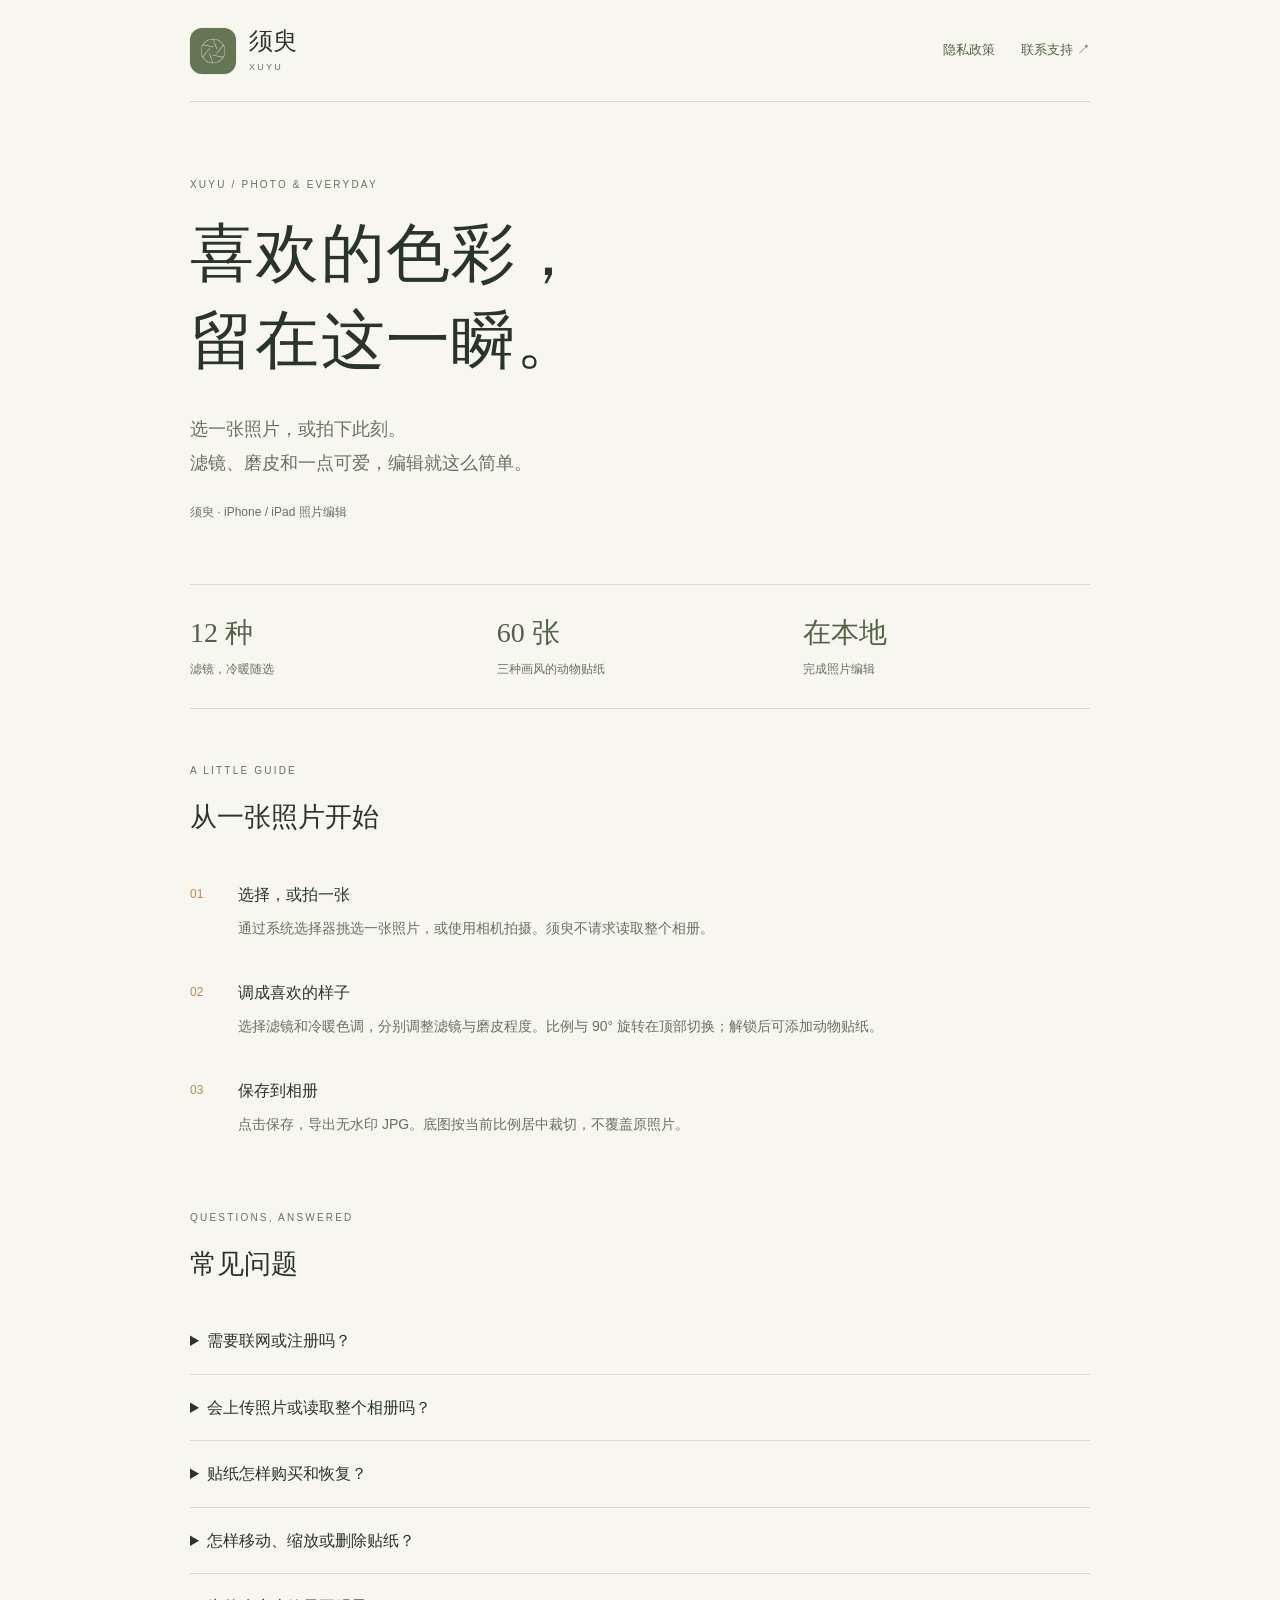
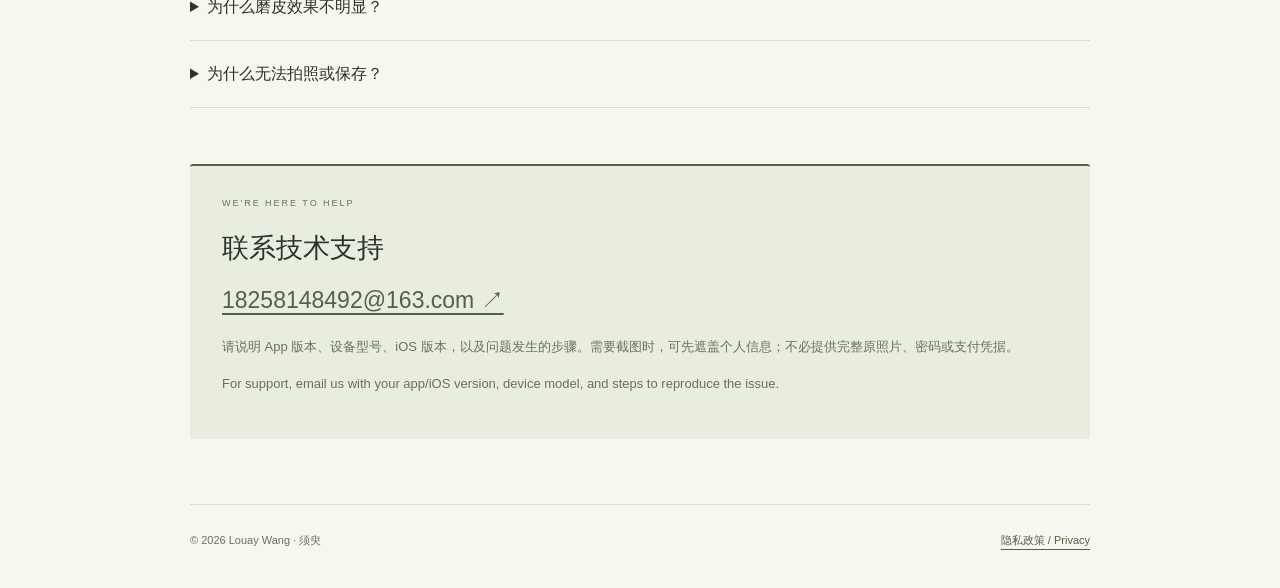
==== index.html @ e1058d7f "Publish Xuyu support and privacy pages" ====
<!doctype html>
<html lang="zh-CN">
<head>
  <meta charset="utf-8"><meta name="viewport" content="width=device-width, initial-scale=1">
  <meta name="description" content="须臾官方技术支持。本地滤镜、可调磨皮与动物贴纸，让编辑照片简单一些。">
  <meta name="theme-color" content="#f7f6ef">
  <title>须臾 · 技术支持</title>
  <link rel="icon" href="icon.png"><link rel="stylesheet" href="style.css">
</head>
<body>
  <a class="skip" href="#main">跳到正文</a>
  <header><a class="brand" href="./"><img src="icon.png" alt="" width="46" height="46"><span>须臾<small>XUYU</small></span></a><nav aria-label="页面导航"><a href="privacy.html">隐私政策</a><a href="#contact">联系支持 ↗</a></nav></header>
  <main id="main">
    <section class="hero"><p class="eyebrow">XUYU / PHOTO &amp; EVERYDAY</p><h1>喜欢的色彩，<br>留在这一瞬。</h1><p class="intro">选一张照片，或拍下此刻。<br>滤镜、磨皮和一点可爱，编辑就这么简单。</p><p class="caption">须臾 · iPhone / iPad 照片编辑</p></section>
    <div class="facts" aria-label="主要功能"><p><strong>12 种</strong><span>滤镜，冷暖随选</span></p><p><strong>60 张</strong><span>三种画风的动物贴纸</span></p><p><strong>在本地</strong><span>完成照片编辑</span></p></div>
    <section class="section"><p class="eyebrow">A LITTLE GUIDE</p><h2>从一张照片开始</h2><ol class="steps"><li><span>01</span><div><h3>选择，或拍一张</h3><p>通过系统选择器挑选一张照片，或使用相机拍摄。须臾不请求读取整个相册。</p></div></li><li><span>02</span><div><h3>调成喜欢的样子</h3><p>选择滤镜和冷暖色调，分别调整滤镜与磨皮程度。比例与 90° 旋转在顶部切换；解锁后可添加动物贴纸。</p></div></li><li><span>03</span><div><h3>保存到相册</h3><p>点击保存，导出无水印 JPG。底图按当前比例居中裁切，不覆盖原照片。</p></div></li></ol></section>
    <section class="section"><p class="eyebrow">QUESTIONS, ANSWERED</p><h2>常见问题</h2>
      <details><summary>需要联网或注册吗？</summary><p>无需注册账号。日常照片编辑在设备上完成，已解锁的贴纸可离线使用。获取内购价格、购买、恢复购买和 App 更新需要连接 App Store。系统也可能从 iCloud 下载你主动选中的原图。</p></details>
      <details><summary>会上传照片或读取整个相册吗？</summary><p>不会。须臾不上传、不云存储照片，不保存编辑历史；只接收你通过系统选择器选中的内容。保存时仅申请向相册添加照片的权限。保存后的 iCloud 同步由你的系统设置决定。</p></details>
      <details><summary>贴纸怎样购买和恢复？</summary><p>基础滤镜、磨皮、比例、旋转与保存免费。全部贴纸通过一次性内购永久解锁，无订阅，包含后续新增贴纸。新贴纸随 App 更新提供。打开贴纸面板或购买页，使用“恢复购买”，即可为当前 Apple 账号恢复有效购买。价格以 App Store 显示为准。</p></details>
      <details><summary>怎样移动、缩放或删除贴纸？</summary><p>拖动贴纸移动位置，双指或拖动右下角手柄缩放；选中后点击左上角叉号删除。点击照片空白处可收起控制框。每张照片最多添加 8 张贴纸。</p></details>
      <details><summary>为什么磨皮效果不明显？</summary><p>磨皮默认关闭，需要通过“磨皮”滑杆调整。它在设备上检测人脸与五官，不改变脸型。未检测到人脸时不会磨皮；侧脸、遮挡、弱光与复杂灯光可能影响检测和效果。</p></details>
      <details><summary>为什么无法拍照或保存？</summary><p>请在 iOS 设置中检查须臾的相机和照片添加权限。拍照需要相机权限；保存需要添加照片权限。选择照片通过系统选择器完成，不需要开放整个相册。也请确认设备有足够存储空间。</p></details>
    </section>
    <section class="contact" id="contact"><p class="eyebrow">WE'RE HERE TO HELP</p><h2>联系技术支持</h2><a class="email" href="mailto:18258148492@163.com">18258148492@163.com ↗</a><p>请说明 App 版本、设备型号、iOS 版本，以及问题发生的步骤。需要截图时，可先遮盖个人信息；不必提供完整原照片、密码或支付凭据。</p><p class="caption" lang="en">For support, email us with your app/iOS version, device model, and steps to reproduce the issue.</p></section>
  </main>
  <footer><span>© 2026 Louay Wang · 须臾</span><a href="privacy.html">隐私政策 / Privacy</a></footer>
</body></html>
---- style.css ----
:root{color-scheme:light;--paper:#f7f6ef;--ink:#29342a;--muted:#68715f;--olive:#536247;--line:#d9ddcf;--card:#e9eddf;--accent:#bd8a4e}*{box-sizing:border-box}html{scroll-behavior:smooth;scroll-padding-top:25px}body{margin:0;background:var(--paper);color:var(--ink);font:16px/1.9 "PingFang SC","Hiragino Sans GB",sans-serif}a{color:var(--olive);text-underline-offset:5px}a:hover{color:#947048}a:focus-visible,summary:focus-visible{outline:2px solid var(--accent);outline-offset:7px;border-radius:3px}header,main,footer{width:min(100% - 48px,900px);margin-inline:auto}header{display:flex;justify-content:space-between;align-items:center;gap:24px;padding-block:27px;border-bottom:1px solid var(--line)}.brand{display:flex;align-items:center;gap:13px;color:var(--ink);text-decoration:none;font-family:"Songti SC","Noto Serif CJK SC",Georgia,serif;font-size:24px;line-height:1.2}.brand img{border-radius:12px;box-shadow:0 0 0 1px #59674412}.brand small{display:block;font:9px/1.5 "Trebuchet MS",sans-serif;letter-spacing:.25em;margin-top:5px;color:var(--muted)}nav{display:flex;gap:26px;font-size:13px}nav a{text-decoration:none;min-height:44px;display:inline-flex;align-items:center}.eyebrow{font:10px/1.6 "Trebuchet MS",sans-serif;letter-spacing:.22em;color:var(--muted);margin:0 0 18px}.hero{padding:75px 0 48px}.hero h1{font:400 clamp(40px,7vw,64px)/1.35 "Songti SC","Noto Serif CJK SC",Georgia,serif;letter-spacing:.02em;margin:0 0 28px}.intro{font-size:18px;color:var(--muted);margin:0 0 21px}.caption{font-size:12px;color:var(--muted)}.facts{display:grid;grid-template-columns:repeat(3,1fr);gap:20px;border-block:1px solid var(--line);padding:27px 0}.facts p{margin:0}.facts strong{display:block;font:400 28px/1.5 "Songti SC",Georgia,serif;color:var(--olive)}.facts span{display:block;font-size:12px;color:var(--muted);margin-top:4px}.section{padding:54px 0 0}h2{font:400 27px/1.5 "Songti SC","Noto Serif CJK SC",Georgia,serif;margin:0 0 24px}h3{font-size:16px;font-weight:500;margin:0 0 5px}p{margin:12px 0}.steps{list-style:none;padding:0;margin:0;max-width:750px}.steps li{display:grid;grid-template-columns:48px 1fr;padding:18px 0}.steps>li>span{font:12px/2.4 "Trebuchet MS",sans-serif;color:var(--accent)}.steps p{font-size:14px;color:var(--muted);margin:0}details{border-bottom:1px solid var(--line);padding:20px 0}summary{cursor:pointer;font-size:16px;font-weight:500;line-height:1.6;padding-right:12px}details p{font-size:14px;color:var(--muted);max-width:760px;margin:15px 0 3px}.contact{margin:56px 0 0;padding:30px 32px;background:var(--card);border-radius:3px;border-top:2px solid var(--olive)}.contact h2{margin-bottom:11px}.contact p{font-size:13px;color:var(--muted)}.email{font-family:"Trebuchet MS",sans-serif;font-size:clamp(16px,3.5vw,23px);overflow-wrap:anywhere}.contact .eyebrow{font-size:9px}.policy{max-width:760px;padding-top:62px}.policy h1{font:400 clamp(34px,6vw,48px)/1.3 "Songti SC",Georgia,serif;margin:0 0 22px}.policy .lead{font:400 25px/1.6 "Songti SC",Georgia,serif;border-block:1px solid var(--line);padding:24px 0;margin:34px 0}.policy h2{font-size:23px;margin:36px 0 12px}.policy p{font-size:15px;line-height:2}.policy .caption{font-size:12px}.english{border-top:1px solid var(--line);margin-top:45px;padding-top:35px}.english p{font-size:14px;line-height:1.9}footer{display:flex;justify-content:space-between;gap:20px;border-top:1px solid var(--line);padding-block:25px 38px;margin-top:65px;font-size:11px;color:var(--muted)}.skip{position:absolute;left:18px;top:-100px;background:var(--paper);padding:10px 16px;z-index:2}.skip:focus{top:10px}@media(max-width:560px){header,main,footer{width:calc(100% - 40px)}header{padding-block:19px;gap:12px}nav{gap:14px;font-size:11px}.brand{font-size:21px;gap:10px}.brand img{width:40px;height:40px}.hero{padding-block:48px 33px}.intro{font-size:16px}.facts{gap:12px;padding-block:22px}.facts strong{font-size:24px}.facts span{font-size:10px}.section{padding-top:40px}.contact{padding:24px 22px;margin-top:40px}.policy{padding-top:40px}.policy p{font-size:14px}.policy h2{font-size:21px}.policy .lead{font-size:22px}footer{flex-direction:column;gap:8px}}@media(prefers-reduced-motion:reduce){html{scroll-behavior:auto}}
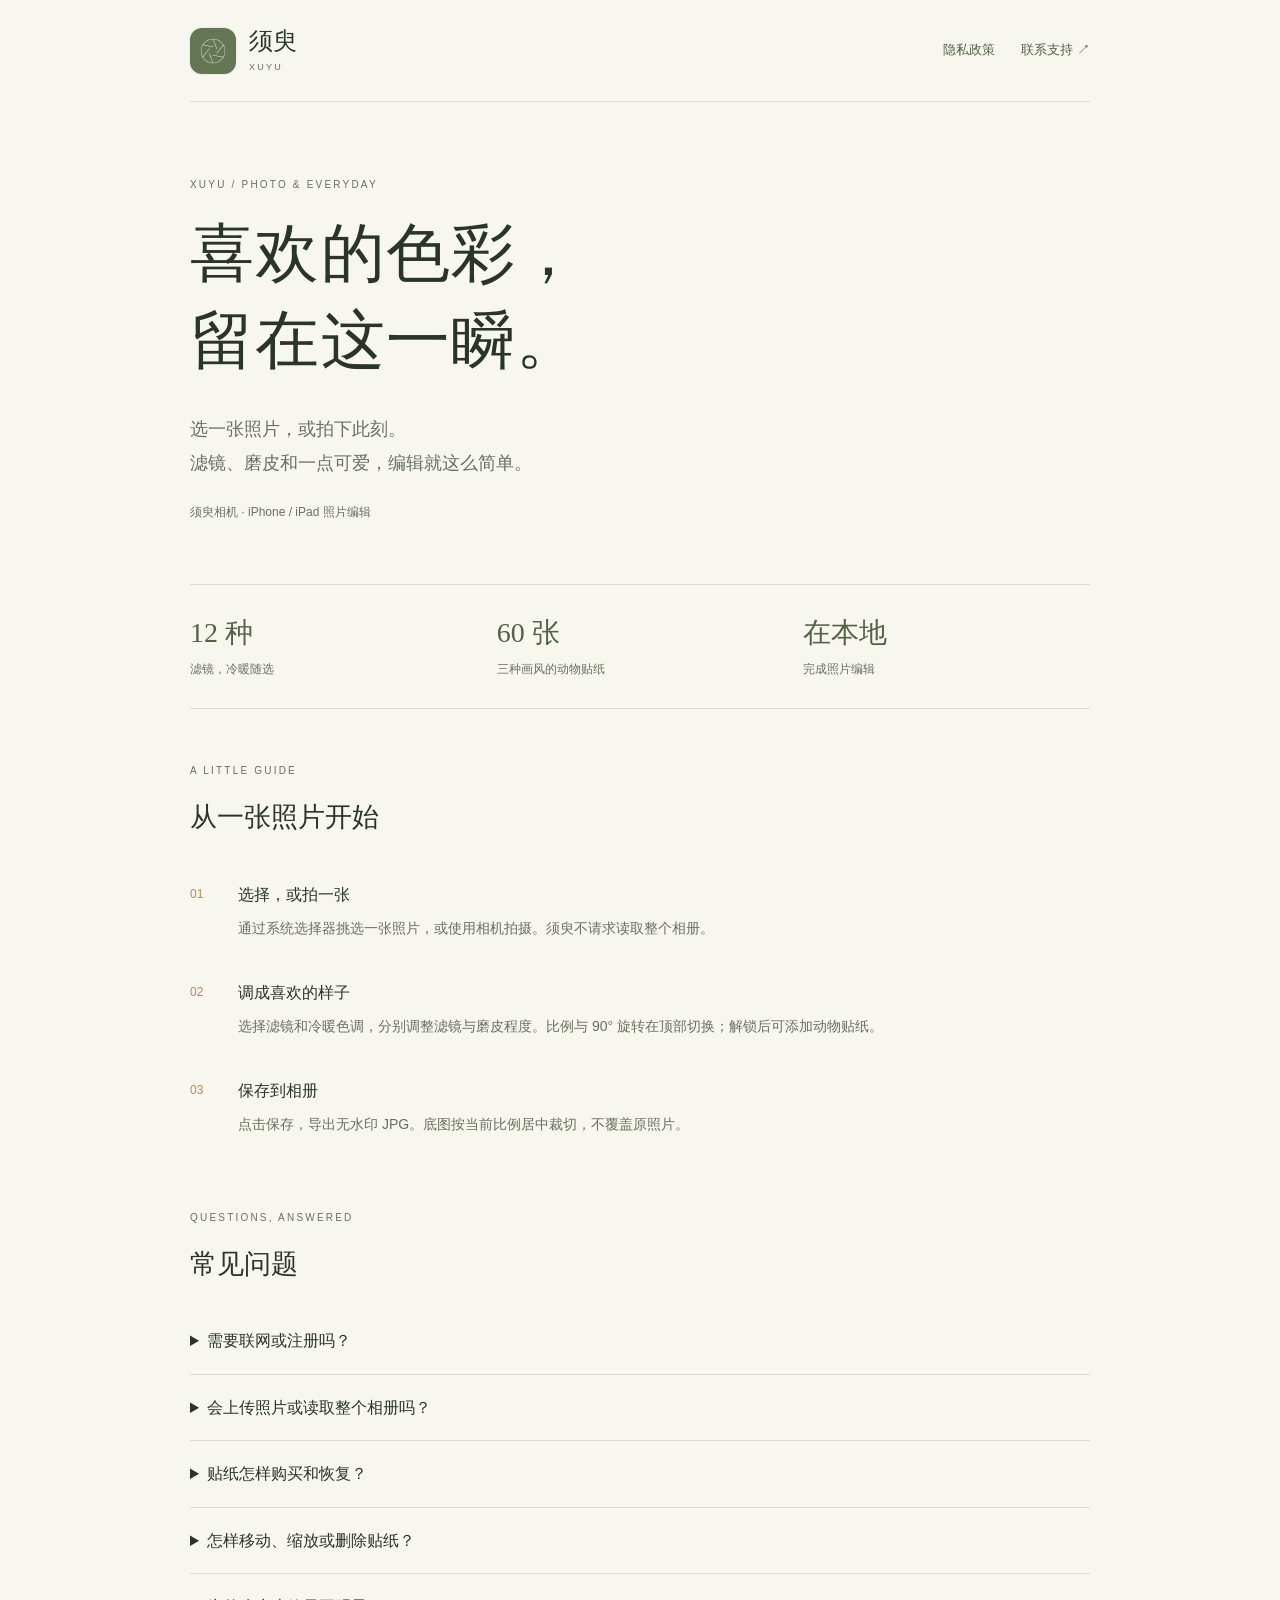
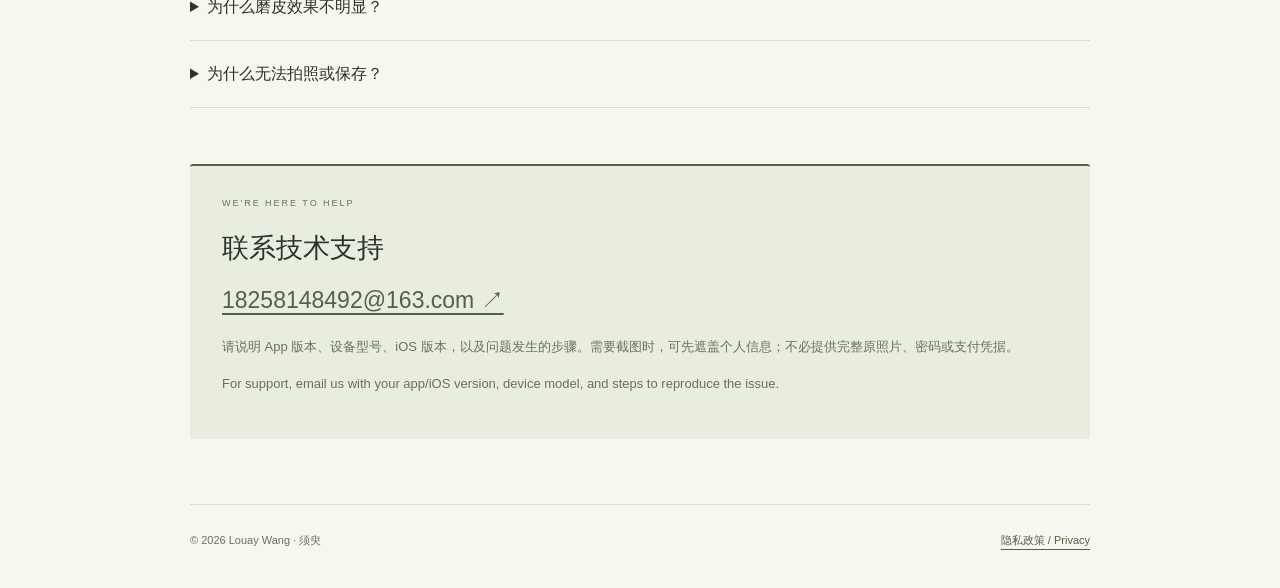
==== commit 82c9821f: "Align support pages with Xuyu Camera store name" ====
--- a/index.html
+++ b/index.html
@@ -4,14 +4,14 @@
   <meta charset="utf-8"><meta name="viewport" content="width=device-width, initial-scale=1">
   <meta name="description" content="须臾官方技术支持。本地滤镜、可调磨皮与动物贴纸，让编辑照片简单一些。">
   <meta name="theme-color" content="#f7f6ef">
-  <title>须臾 · 技术支持</title>
+  <title>须臾相机 · 技术支持</title>
   <link rel="icon" href="icon.png"><link rel="stylesheet" href="style.css">
 </head>
 <body>
   <a class="skip" href="#main">跳到正文</a>
   <header><a class="brand" href="./"><img src="icon.png" alt="" width="46" height="46"><span>须臾<small>XUYU</small></span></a><nav aria-label="页面导航"><a href="privacy.html">隐私政策</a><a href="#contact">联系支持 ↗</a></nav></header>
   <main id="main">
-    <section class="hero"><p class="eyebrow">XUYU / PHOTO &amp; EVERYDAY</p><h1>喜欢的色彩，<br>留在这一瞬。</h1><p class="intro">选一张照片，或拍下此刻。<br>滤镜、磨皮和一点可爱，编辑就这么简单。</p><p class="caption">须臾 · iPhone / iPad 照片编辑</p></section>
+    <section class="hero"><p class="eyebrow">XUYU / PHOTO &amp; EVERYDAY</p><h1>喜欢的色彩，<br>留在这一瞬。</h1><p class="intro">选一张照片，或拍下此刻。<br>滤镜、磨皮和一点可爱，编辑就这么简单。</p><p class="caption">须臾相机 · iPhone / iPad 照片编辑</p></section>
     <div class="facts" aria-label="主要功能"><p><strong>12 种</strong><span>滤镜，冷暖随选</span></p><p><strong>60 张</strong><span>三种画风的动物贴纸</span></p><p><strong>在本地</strong><span>完成照片编辑</span></p></div>
     <section class="section"><p class="eyebrow">A LITTLE GUIDE</p><h2>从一张照片开始</h2><ol class="steps"><li><span>01</span><div><h3>选择，或拍一张</h3><p>通过系统选择器挑选一张照片，或使用相机拍摄。须臾不请求读取整个相册。</p></div></li><li><span>02</span><div><h3>调成喜欢的样子</h3><p>选择滤镜和冷暖色调，分别调整滤镜与磨皮程度。比例与 90° 旋转在顶部切换；解锁后可添加动物贴纸。</p></div></li><li><span>03</span><div><h3>保存到相册</h3><p>点击保存，导出无水印 JPG。底图按当前比例居中裁切，不覆盖原照片。</p></div></li></ol></section>
     <section class="section"><p class="eyebrow">QUESTIONS, ANSWERED</p><h2>常见问题</h2>
